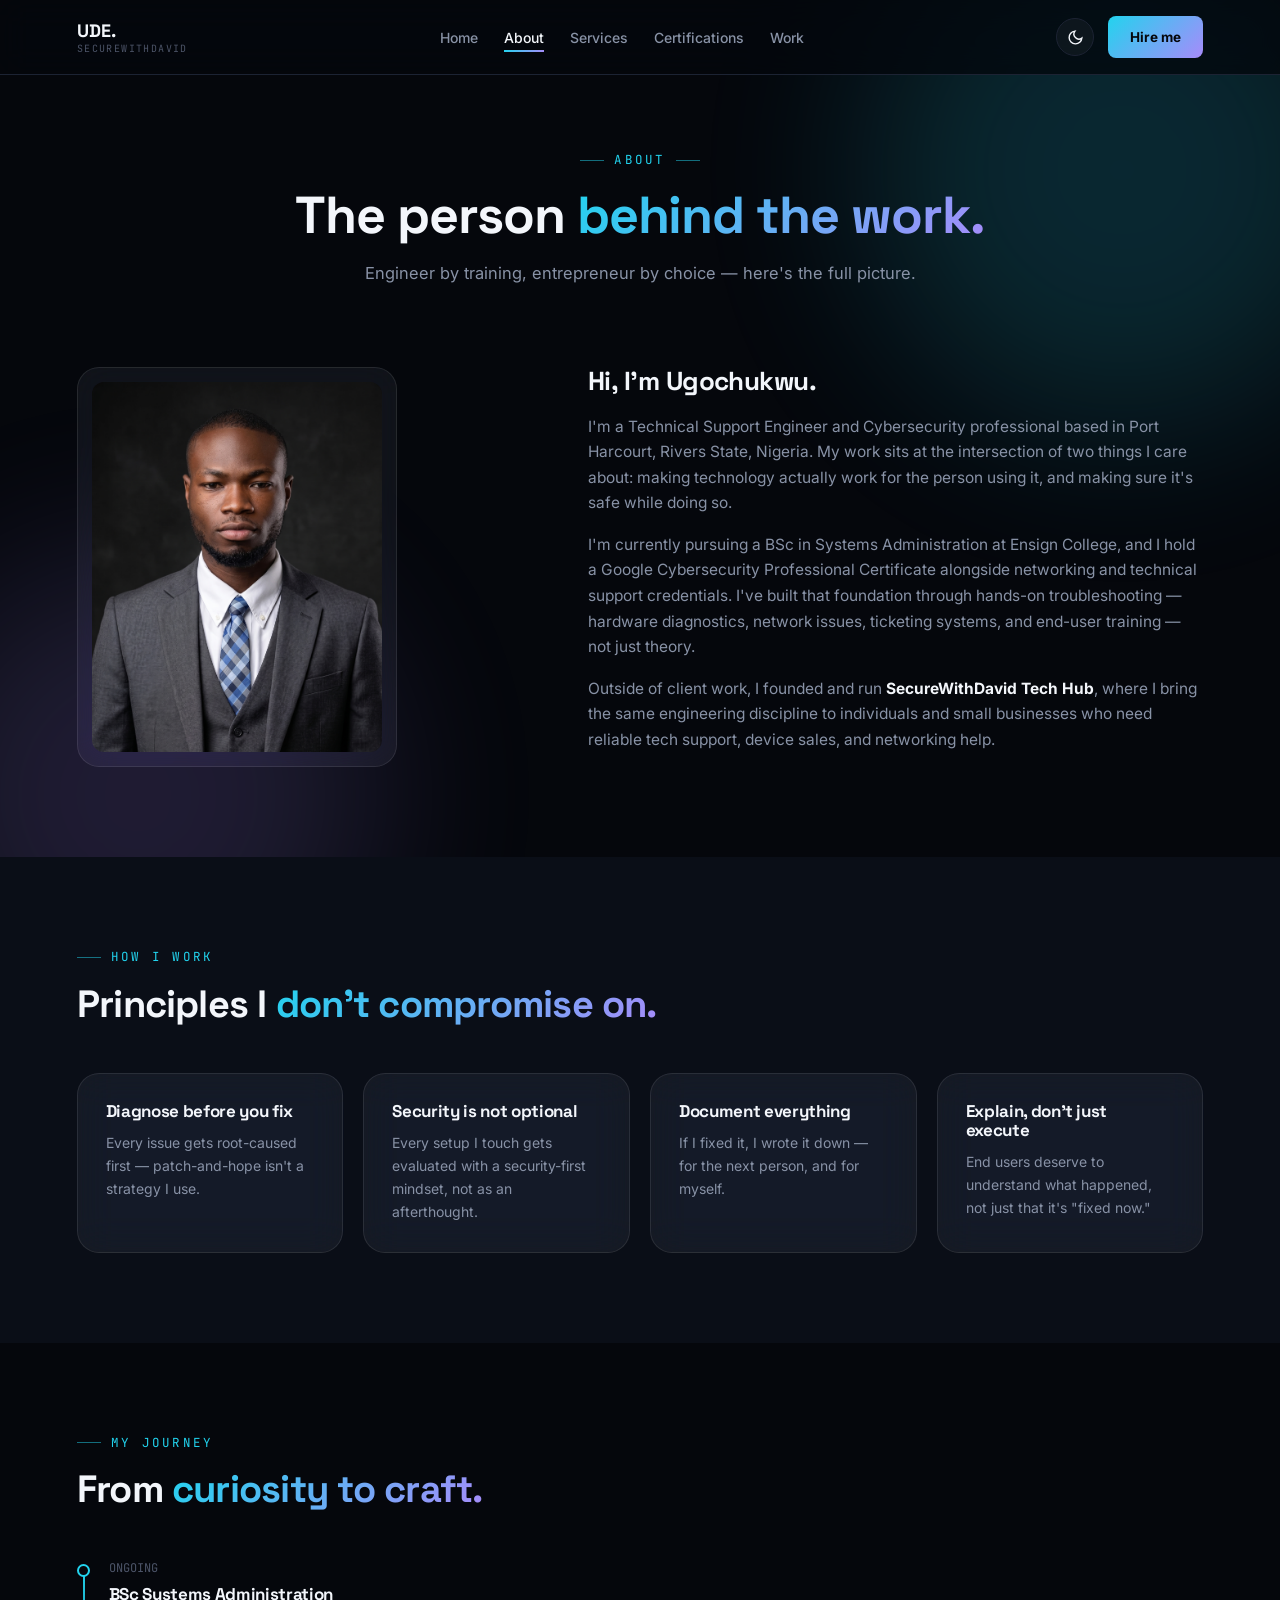
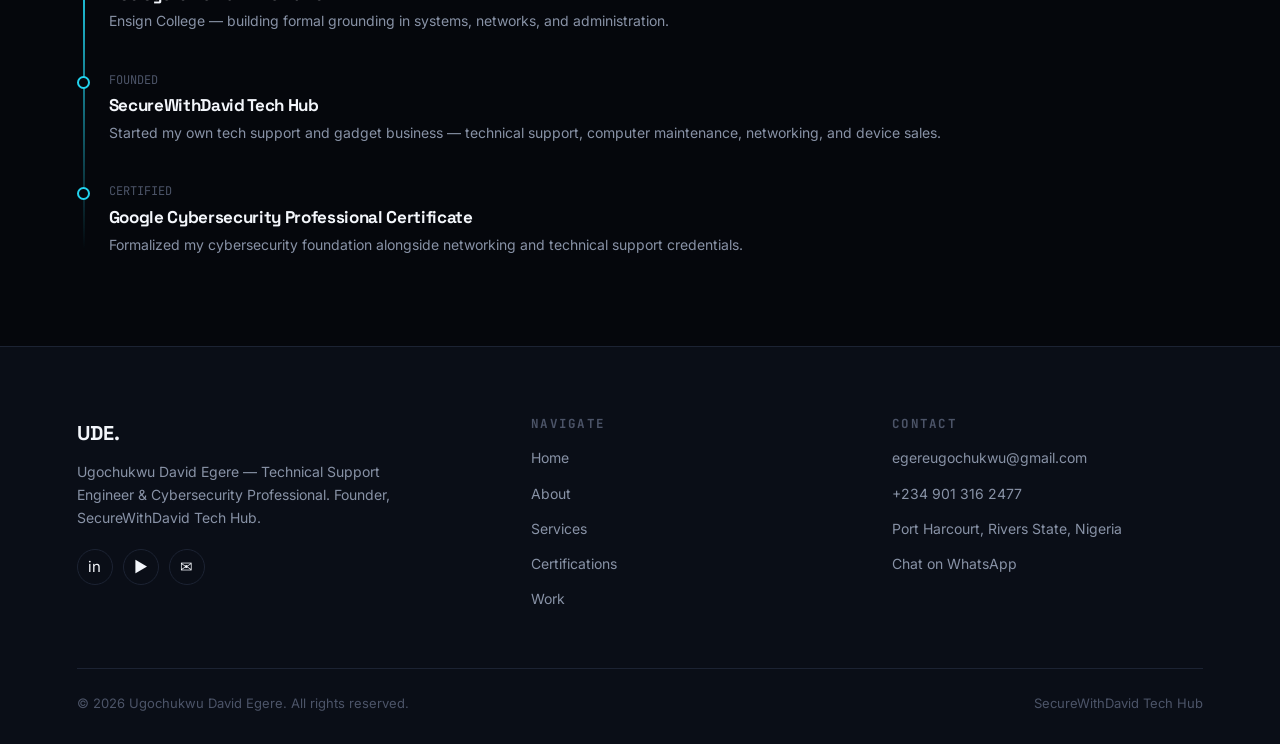
==== about.html @ 8affcedc "Add files via upload" ====
<!DOCTYPE html>
<html lang="en" data-theme="dark">
<head>
<meta charset="UTF-8">
<meta name="viewport" content="width=device-width, initial-scale=1.0">
<title>About — Ugochukwu David Egere</title>
<meta name="description" content="About Ugochukwu David Egere — Technical Support Engineer, Cybersecurity Professional, and founder of SecureWithDavid Tech Hub.">
<link rel="stylesheet" href="css/style.css">
</head>
<body>
<div class="ambient-glow"></div>

<!-- NAV -->
<nav class="site-nav">
  <a href="index.html" class="nav-brand">
    <span class="n1">UDE.</span>
    <span class="n2">SecureWithDavid</span>
  </a>
  <div class="nav-center">
    <ul class="nav-links">
      <li><a href="index.html">Home</a></li>
      <li><a href="about.html">About</a></li>
      <li><a href="services.html">Services</a></li>
      <li><a href="certifications.html">Certifications</a></li>
      <li><a href="work.html">Work</a></li>
    </ul>
  </div>
  <div class="nav-right">
    <button class="theme-toggle" data-theme-toggle aria-label="Toggle theme">
      <svg class="icon-moon" viewBox="0 0 24 24" fill="none" stroke="currentColor" stroke-width="2"><path d="M21 12.79A9 9 0 1111.21 3 7 7 0 0021 12.79z"/></svg>
      <svg class="icon-sun" viewBox="0 0 24 24" fill="none" stroke="currentColor" stroke-width="2"><circle cx="12" cy="12" r="4"/><path d="M12 2v2M12 20v2M4.93 4.93l1.41 1.41M17.66 17.66l1.41 1.41M2 12h2M20 12h2M6.34 17.66l-1.41 1.41M19.07 4.93l-1.41 1.41"/></svg>
    </button>
    <a href="https://wa.me/2349013162477?text=Hi%20Ugochukwu%2C%20I%20found%20your%20portfolio%20and%20I%27d%20like%20to%20talk%20about%20a%20role%2Fproject." target="_blank" rel="noopener noreferrer" class="nav-cta">Hire me</a>
    <button class="nav-burger" data-burger aria-label="Menu"><span></span><span></span><span></span></button>
  </div>
</nav>
<div class="mobile-menu" data-mobile-menu>
  <a href="index.html">Home</a>
  <a href="about.html">About</a>
  <a href="services.html">Services</a>
  <a href="certifications.html">Certifications</a>
  <a href="work.html">Work</a>
</div>

<!-- HEADER -->
<div class="page-header">
  <div class="eyebrow">About</div>
  <h1>The person <span>behind the work.</span></h1>
  <p>Engineer by training, entrepreneur by choice — here's the full picture.</p>
</div>

<!-- INTRO -->
<section style="padding-top:20px;">
  <div class="section-inner" style="display:grid; grid-template-columns:0.85fr 1.15fr; gap:56px; align-items:start;">
    <div class="glass reveal" style="padding:14px; max-width:320px; aspect-ratio:4/5; overflow:hidden;">
      <img src="images/mainphoto.png" alt="Ugochukwu David Egere" style="width:100%; height:100%; object-fit:cover; border-radius:12px;">
    </div>
    <div class="reveal reveal-delay-1">
      <h2 style="font-size:26px; margin-bottom:18px;">Hi, I'm Ugochukwu.</h2>
      <p style="color:var(--text-dim); margin-bottom:16px; font-size:15.5px;">I'm a Technical Support Engineer and Cybersecurity professional based in Port Harcourt, Rivers State, Nigeria. My work sits at the intersection of two things I care about: making technology actually work for the person using it, and making sure it's safe while doing so.</p>
      <p style="color:var(--text-dim); margin-bottom:16px; font-size:15.5px;">I'm currently pursuing a BSc in Systems Administration at Ensign College, and I hold a Google Cybersecurity Professional Certificate alongside networking and technical support credentials. I've built that foundation through hands-on troubleshooting — hardware diagnostics, network issues, ticketing systems, and end-user training — not just theory.</p>
      <p style="color:var(--text-dim); font-size:15.5px;">Outside of client work, I founded and run <strong style="color:var(--text);">SecureWithDavid Tech Hub</strong>, where I bring the same engineering discipline to individuals and small businesses who need reliable tech support, device sales, and networking help.</p>
    </div>
  </div>
</section>

<!-- VALUES -->
<section style="background:var(--bg-soft);">
  <div class="section-inner">
    <div class="section-head reveal">
      <div class="eyebrow">How I Work</div>
      <h2>Principles I <span>don't compromise on.</span></h2>
    </div>
    <div style="display:grid; grid-template-columns:repeat(auto-fit,minmax(240px,1fr)); gap:20px;">
      <div class="glass reveal" style="padding:28px;">
        <h3 style="font-size:17px; margin-bottom:10px;">Diagnose before you fix</h3>
        <p style="color:var(--text-dim); font-size:14px;">Every issue gets root-caused first — patch-and-hope isn't a strategy I use.</p>
      </div>
      <div class="glass reveal reveal-delay-1" style="padding:28px;">
        <h3 style="font-size:17px; margin-bottom:10px;">Security is not optional</h3>
        <p style="color:var(--text-dim); font-size:14px;">Every setup I touch gets evaluated with a security-first mindset, not as an afterthought.</p>
      </div>
      <div class="glass reveal reveal-delay-2" style="padding:28px;">
        <h3 style="font-size:17px; margin-bottom:10px;">Document everything</h3>
        <p style="color:var(--text-dim); font-size:14px;">If I fixed it, I wrote it down — for the next person, and for myself.</p>
      </div>
      <div class="glass reveal reveal-delay-3" style="padding:28px;">
        <h3 style="font-size:17px; margin-bottom:10px;">Explain, don't just execute</h3>
        <p style="color:var(--text-dim); font-size:14px;">End users deserve to understand what happened, not just that it's "fixed now."</p>
      </div>
    </div>
  </div>
</section>

<!-- JOURNEY -->
<section>
  <div class="section-inner">
    <div class="section-head reveal">
      <div class="eyebrow">My Journey</div>
      <h2>From <span>curiosity to craft.</span></h2>
    </div>
    <div style="position:relative; padding-left:32px;">
      <div style="position:absolute; left:6px; top:6px; bottom:6px; width:2px; background:linear-gradient(var(--accent), transparent);"></div>

      <div class="reveal" style="position:relative; margin-bottom:38px;">
        <div style="position:absolute; left:-32px; top:5px; width:13px; height:13px; border-radius:50%; background:var(--bg); border:2px solid var(--accent);"></div>
        <div style="font-family:'JetBrains Mono',monospace; font-size:12px; color:var(--text-faint); margin-bottom:6px;">ONGOING</div>
        <h3 style="font-size:17px; margin-bottom:6px;">BSc Systems Administration</h3>
        <p style="color:var(--text-dim); font-size:14px;">Ensign College — building formal grounding in systems, networks, and administration.</p>
      </div>

      <div class="reveal reveal-delay-1" style="position:relative; margin-bottom:38px;">
        <div style="position:absolute; left:-32px; top:5px; width:13px; height:13px; border-radius:50%; background:var(--bg); border:2px solid var(--accent);"></div>
        <div style="font-family:'JetBrains Mono',monospace; font-size:12px; color:var(--text-faint); margin-bottom:6px;">FOUNDED</div>
        <h3 style="font-size:17px; margin-bottom:6px;">SecureWithDavid Tech Hub</h3>
        <p style="color:var(--text-dim); font-size:14px;">Started my own tech support and gadget business — technical support, computer maintenance, networking, and device sales.</p>
      </div>

      <div class="reveal reveal-delay-2" style="position:relative;">
        <div style="position:absolute; left:-32px; top:5px; width:13px; height:13px; border-radius:50%; background:var(--bg); border:2px solid var(--accent);"></div>
        <div style="font-family:'JetBrains Mono',monospace; font-size:12px; color:var(--text-faint); margin-bottom:6px;">CERTIFIED</div>
        <h3 style="font-size:17px; margin-bottom:6px;">Google Cybersecurity Professional Certificate</h3>
        <p style="color:var(--text-dim); font-size:14px;">Formalized my cybersecurity foundation alongside networking and technical support credentials.</p>
      </div>
    </div>
  </div>
</section>

<!-- FOOTER -->
<footer class="site-footer">
  <div class="footer-grid">
    <div class="footer-brand">
      <div class="n1">UDE.</div>
      <p>Ugochukwu David Egere — Technical Support Engineer &amp; Cybersecurity Professional. Founder, SecureWithDavid Tech Hub.</p>
      <div class="footer-social">
        <a href="https://www.linkedin.com/in/egere" target="_blank" rel="noopener noreferrer" aria-label="LinkedIn">in</a>
        <a href="https://www.youtube.com/@SECUREWITHDAVID" target="_blank" rel="noopener noreferrer" aria-label="YouTube">▶</a>
        <a href="mailto:egereugochukwu@gmail.com" aria-label="Email">✉</a>
      </div>
    </div>
    <div class="footer-col">
      <h4>Navigate</h4>
      <a href="index.html">Home</a>
      <a href="about.html">About</a>
      <a href="services.html">Services</a>
      <a href="certifications.html">Certifications</a>
      <a href="work.html">Work</a>
    </div>
    <div class="footer-col">
      <h4>Contact</h4>
      <a href="mailto:egereugochukwu@gmail.com">egereugochukwu@gmail.com</a>
      <a href="tel:+2349013162477">+234 901 316 2477</a>
      <span class="fline">Port Harcourt, Rivers State, Nigeria</span>
      <a href="https://wa.me/2349013162477" target="_blank" rel="noopener noreferrer">Chat on WhatsApp</a>
    </div>
  </div>
  <div class="footer-bottom">
    <span>© 2026 Ugochukwu David Egere. All rights reserved.</span>
    <span>SecureWithDavid Tech Hub</span>
  </div>
</footer>

<script src="js/main.js"></script>
</body>
</html>
---- css/style.css ----
/* =================================================================
   UDE. — Ugochukwu David Egere / SecureWithDavid Tech Hub
   Shared design system. Loaded by every page.
   ================================================================= */

@import url('https://fonts.googleapis.com/css2?family=Space+Grotesk:wght@500;600;700;800&family=Inter:wght@400;500;600;700&family=JetBrains+Mono:wght@400;500;600&display=swap');

/* ---------- Design tokens ---------- */
:root {
  --accent: #22d3ee;
  --accent2: #a78bfa;
  --grad: linear-gradient(135deg, var(--accent) 0%, var(--accent2) 100%);

  --radius-sm: 8px;
  --radius-md: 14px;
  --radius-lg: 22px;

  --ease: cubic-bezier(0.22, 1, 0.36, 1);
  --dur: 0.35s;

  --maxw: 1180px;
}

:root,
[data-theme="dark"] {
  --bg: #05070c;
  --bg-soft: #0a0e17;
  --surface: rgba(255, 255, 255, 0.04);
  --surface-solid: #10141f;
  --glass: rgba(255, 255, 255, 0.05);
  --glass-border: rgba(255, 255, 255, 0.09);
  --border: #1c2333;
  --text: #f3f6fb;
  --text-dim: #8892a6;
  --text-faint: #4c5468;
  --shadow: 0 20px 60px -20px rgba(0, 0, 0, 0.6);
}

[data-theme="light"] {
  --bg: #f7f8fb;
  --bg-soft: #ffffff;
  --surface: rgba(10, 14, 25, 0.03);
  --surface-solid: #ffffff;
  --glass: rgba(255, 255, 255, 0.55);
  --glass-border: rgba(15, 23, 42, 0.08);
  --border: #e4e8f0;
  --text: #0f1420;
  --text-dim: #5b6472;
  --text-faint: #a3aab8;
  --shadow: 0 20px 50px -20px rgba(30, 41, 59, 0.18);
}

/* ---------- Reset ---------- */
* { margin: 0; padding: 0; box-sizing: border-box; }
html { scroll-behavior: smooth; }
body {
  background: var(--bg);
  color: var(--text);
  font-family: 'Inter', -apple-system, BlinkMacSystemFont, sans-serif;
  line-height: 1.65;
  -webkit-font-smoothing: antialiased;
  -moz-osx-font-smoothing: grayscale;
  overflow-x: hidden;
  transition: background var(--dur) var(--ease), color var(--dur) var(--ease);
}
a { color: inherit; text-decoration: none; }
img { max-width: 100%; display: block; }
ul { list-style: none; }
button { font-family: inherit; cursor: pointer; }
h1, h2, h3, h4 { font-family: 'Space Grotesk', sans-serif; letter-spacing: -0.02em; line-height: 1.1; }

.container { max-width: var(--maxw); margin: 0 auto; padding: 0 6%; }

/* ---------- Background ambience ---------- */
.ambient-glow {
  position: fixed; inset: 0; z-index: -1; overflow: hidden; pointer-events: none;
}
.ambient-glow::before, .ambient-glow::after {
  content: ''; position: absolute; border-radius: 50%; filter: blur(90px);
  opacity: 0.16;
}
.ambient-glow::before {
  width: 520px; height: 520px; top: -10%; right: -8%;
  background: var(--accent);
}
.ambient-glow::after {
  width: 480px; height: 480px; bottom: -15%; left: -8%;
  background: var(--accent2);
}
[data-theme="light"] .ambient-glow::before,
[data-theme="light"] .ambient-glow::after { opacity: 0.10; }

/* ---------- Nav ---------- */
.site-nav {
  position: fixed; top: 0; left: 0; right: 0; z-index: 200;
  display: flex; align-items: center; justify-content: space-between;
  padding: 16px 6%;
  background: color-mix(in srgb, var(--bg) 78%, transparent);
  backdrop-filter: blur(16px) saturate(140%);
  border-bottom: 1px solid var(--border);
  transition: background var(--dur) var(--ease), border-color var(--dur) var(--ease);
}
.nav-brand { display: flex; flex-direction: column; line-height: 1.1; }
.nav-brand .n1 { font-family: 'Space Grotesk', sans-serif; font-weight: 700; font-size: 18px; }
.nav-brand .n2 {
  font-family: 'JetBrains Mono', monospace; font-size: 10px; letter-spacing: 0.14em;
  color: var(--text-faint); text-transform: uppercase; margin-top: 2px;
}
.nav-center { display: flex; align-items: center; gap: 30px; }
.nav-links { display: flex; gap: 26px; }
.nav-links a {
  font-size: 14px; font-weight: 500; color: var(--text-dim);
  position: relative; padding: 4px 0; transition: color 0.2s;
}
.nav-links a::after {
  content: ''; position: absolute; left: 0; bottom: -2px; height: 1.5px; width: 0;
  background: var(--grad); transition: width 0.25s var(--ease);
}
.nav-links a:hover { color: var(--text); }
.nav-links a:hover::after, .nav-links a.active::after { width: 100%; }
.nav-links a.active { color: var(--text); }

.nav-right { display: flex; align-items: center; gap: 14px; }
.theme-toggle {
  width: 38px; height: 38px; border-radius: 50%; border: 1px solid var(--border);
  background: var(--surface); display: flex; align-items: center; justify-content: center;
  transition: border-color 0.2s, transform 0.2s; position: relative;
}
.theme-toggle:hover { border-color: var(--accent); transform: rotate(15deg); }
.theme-toggle svg { width: 17px; height: 17px; color: var(--text); }
.theme-toggle .icon-sun { display: none; }
[data-theme="light"] .theme-toggle .icon-moon { display: none; }
[data-theme="light"] .theme-toggle .icon-sun { display: block; }

.nav-cta {
  padding: 10px 22px; border-radius: var(--radius-sm);
  background: var(--grad); color: #05070c; font-size: 13.5px; font-weight: 700;
  transition: filter 0.2s, transform 0.2s;
}
.nav-cta:hover { filter: brightness(1.1); transform: translateY(-1px); }

.nav-burger {
  display: none; width: 38px; height: 38px; border-radius: 50%;
  border: 1px solid var(--border); background: var(--surface);
  align-items: center; justify-content: center; flex-direction: column; gap: 4px;
}
.nav-burger span { width: 16px; height: 1.5px; background: var(--text); transition: 0.25s var(--ease); }
.nav-burger.open span:nth-child(1) { transform: translateY(5.5px) rotate(45deg); }
.nav-burger.open span:nth-child(2) { opacity: 0; }
.nav-burger.open span:nth-child(3) { transform: translateY(-5.5px) rotate(-45deg); }

.mobile-menu {
  position: fixed; top: 70px; left: 0; right: 0; z-index: 199;
  background: var(--bg-soft); border-bottom: 1px solid var(--border);
  padding: 20px 6% 28px; display: none; flex-direction: column; gap: 4px;
  transform: translateY(-8px); opacity: 0; pointer-events: none;
  transition: transform var(--dur) var(--ease), opacity var(--dur) var(--ease);
}
.mobile-menu.open { display: flex; transform: translateY(0); opacity: 1; pointer-events: auto; }
.mobile-menu a { padding: 13px 4px; font-size: 15px; border-bottom: 1px solid var(--border); color: var(--text-dim); }
.mobile-menu a.active, .mobile-menu a:hover { color: var(--text); }

/* ---------- Buttons ---------- */
.btn {
  display: inline-flex; align-items: center; gap: 8px;
  padding: 13px 28px; border-radius: var(--radius-sm);
  font-size: 14.5px; font-weight: 600; border: 1px solid transparent;
  transition: all 0.22s var(--ease);
}
.btn-primary { background: var(--grad); color: #05070c; font-weight: 700; }
.btn-primary:hover { filter: brightness(1.1); transform: translateY(-2px); box-shadow: 0 12px 28px -10px rgba(34,211,238,0.35); }
.btn-outline { border-color: var(--border); color: var(--text); background: var(--surface); }
.btn-outline:hover { border-color: var(--accent); transform: translateY(-2px); }

/* ---------- Glass card ---------- */
.glass {
  background: var(--glass);
  border: 1px solid var(--glass-border);
  backdrop-filter: blur(18px) saturate(160%);
  border-radius: var(--radius-lg);
  transition: border-color var(--dur) var(--ease), transform var(--dur) var(--ease), box-shadow var(--dur) var(--ease);
}
.glass:hover { border-color: color-mix(in srgb, var(--accent) 45%, var(--glass-border)); }

/* ---------- Page header (About / Services / Certs / Work) ---------- */
.page-header { padding: 150px 6% 60px; text-align: center; }
.eyebrow {
  font-family: 'JetBrains Mono', monospace; font-size: 12.5px; letter-spacing: 0.18em;
  color: var(--accent); text-transform: uppercase; margin-bottom: 16px;
  display: flex; align-items: center; justify-content: center; gap: 10px;
}
.eyebrow::before, .eyebrow::after { content: ''; width: 24px; height: 1px; background: var(--accent); opacity: 0.5; }
.page-header h1 { font-size: clamp(32px, 5vw, 52px); font-weight: 800; margin-bottom: 16px; }
.page-header h1 span { background: var(--grad); -webkit-background-clip: text; background-clip: text; color: transparent; }
.page-header p { max-width: 620px; margin: 0 auto; color: var(--text-dim); font-size: 16.5px; }

section { padding: 90px 6%; }
.section-inner { max-width: var(--maxw); margin: 0 auto; }
.section-head { max-width: 640px; margin-bottom: 48px; }
.section-head .eyebrow { justify-content: flex-start; }
.section-head .eyebrow::after { display: none; }
.section-head h2 { font-size: clamp(26px, 3.6vw, 38px); font-weight: 800; }
.section-head h2 span { background: var(--grad); -webkit-background-clip: text; background-clip: text; color: transparent; }
.section-head p { color: var(--text-dim); margin-top: 12px; font-size: 15.5px; max-width: 520px; }

/* ---------- Tags ---------- */
.tag {
  display: inline-flex; align-items: center; padding: 8px 16px;
  border-radius: 20px; font-size: 13px; background: var(--surface);
  border: 1px solid var(--border); color: var(--text);
}

/* ---------- Footer (contact block, every page) ---------- */
footer.site-footer {
  border-top: 1px solid var(--border);
  padding: 70px 6% 30px;
  background: var(--bg-soft);
}
.footer-grid {
  max-width: var(--maxw); margin: 0 auto;
  display: grid; grid-template-columns: 1.3fr 1fr 1fr; gap: 50px;
  padding-bottom: 46px;
}
.footer-brand .n1 { font-family: 'Space Grotesk', sans-serif; font-weight: 700; font-size: 20px; margin-bottom: 10px; }
.footer-brand p { color: var(--text-dim); font-size: 14px; max-width: 320px; margin-bottom: 20px; }
.footer-social { display: flex; gap: 10px; }
.footer-social a {
  width: 36px; height: 36px; border-radius: 50%; border: 1px solid var(--border);
  display: flex; align-items: center; justify-content: center; font-size: 15px;
  transition: border-color 0.2s, transform 0.2s;
}
.footer-social a:hover { border-color: var(--accent); transform: translateY(-2px); }
.footer-col h4 {
  font-size: 12.5px; text-transform: uppercase; letter-spacing: 0.1em;
  color: var(--text-faint); margin-bottom: 16px; font-family: 'JetBrains Mono', monospace;
}
.footer-col a, .footer-col .fline {
  display: block; font-size: 14px; color: var(--text-dim); margin-bottom: 12px;
  transition: color 0.2s;
}
.footer-col a:hover { color: var(--accent); }
.footer-bottom {
  max-width: var(--maxw); margin: 0 auto; padding-top: 24px; border-top: 1px solid var(--border);
  display: flex; justify-content: space-between; flex-wrap: wrap; gap: 10px;
  font-size: 13px; color: var(--text-faint);
}

/* ---------- Scroll reveal ---------- */
.reveal { opacity: 0; transform: translateY(26px); transition: opacity 0.7s var(--ease), transform 0.7s var(--ease); }
.reveal.visible { opacity: 1; transform: none; }
.reveal-delay-1 { transition-delay: 0.08s; }
.reveal-delay-2 { transition-delay: 0.16s; }
.reveal-delay-3 { transition-delay: 0.24s; }

/* ---------- Responsive ---------- */
@media (max-width: 900px) {
  .nav-center { display: none; }
  .nav-burger { display: flex; }
  .footer-grid { grid-template-columns: 1fr; gap: 34px; }
  .page-header { padding: 120px 6% 44px; }
  section { padding: 64px 6%; }
}
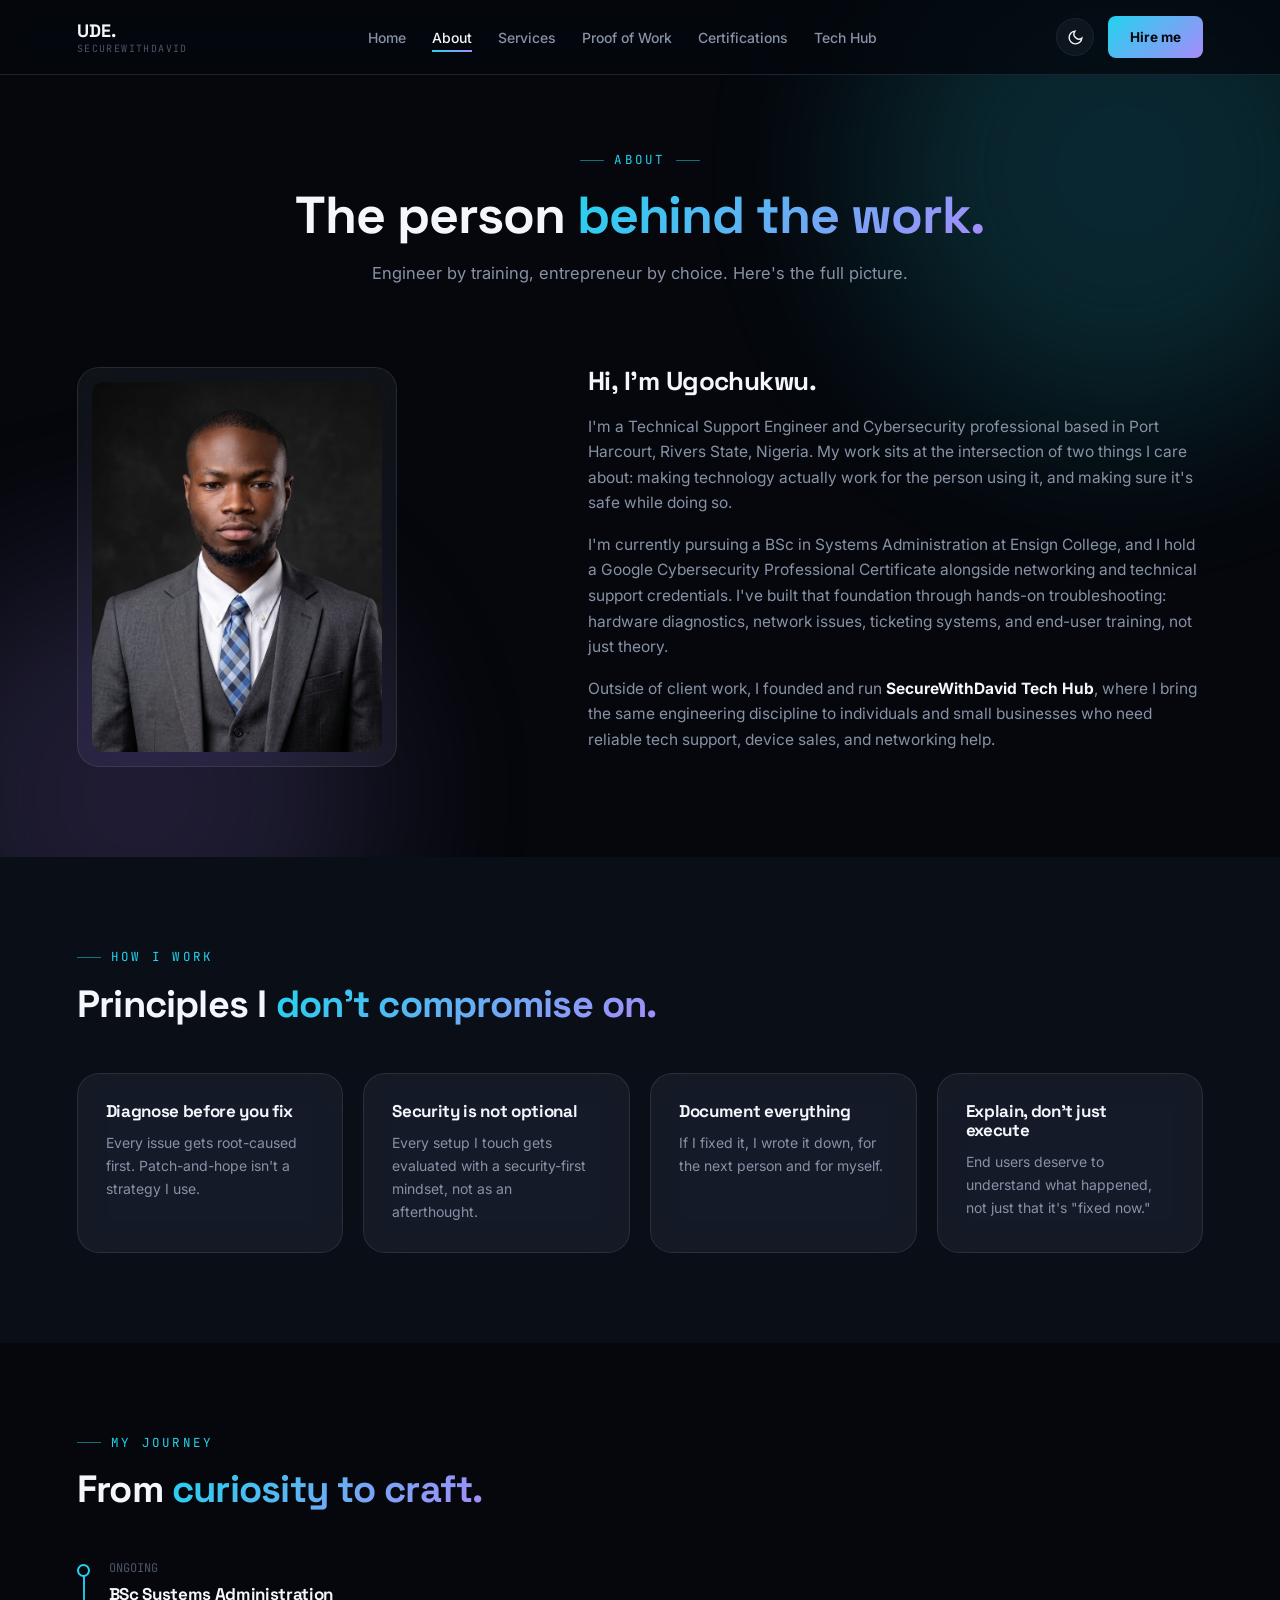
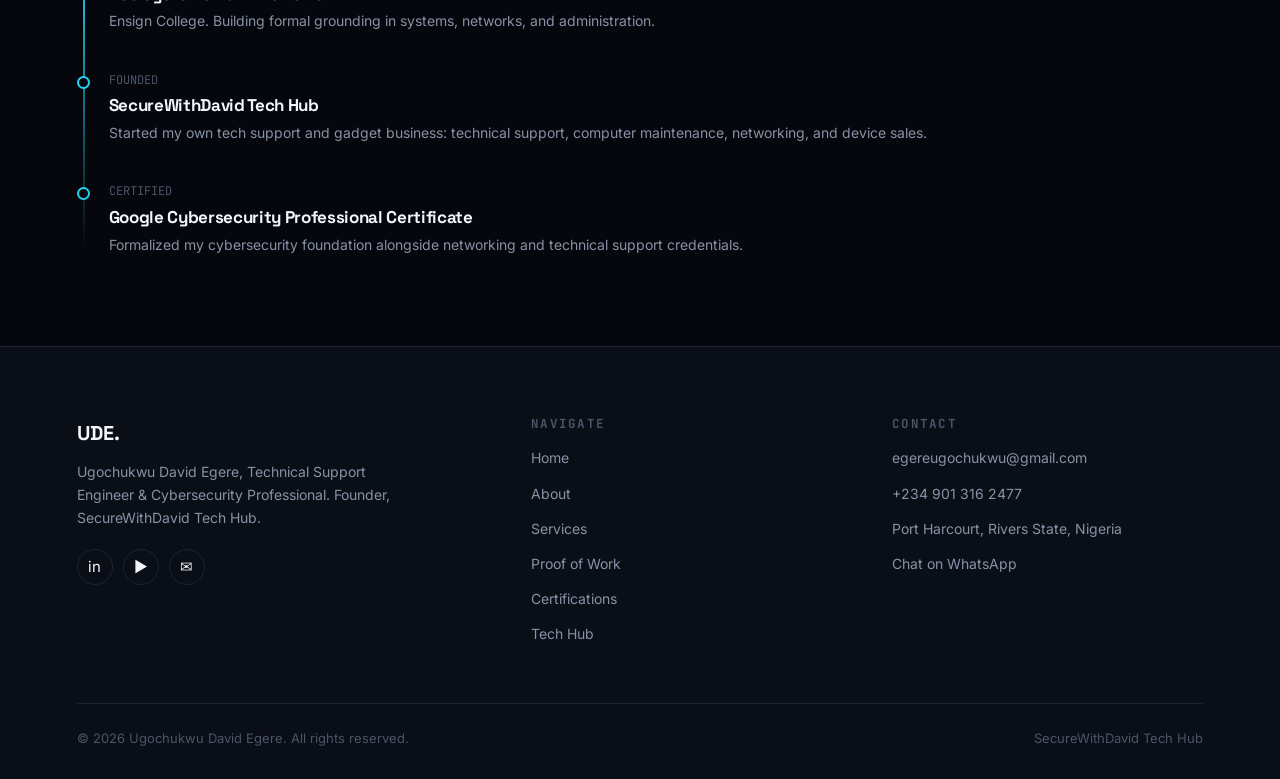
==== commit 0b53768e: "Add files via upload" ====
--- a/about.html
+++ b/about.html
@@ -3,8 +3,8 @@
 <head>
 <meta charset="UTF-8">
 <meta name="viewport" content="width=device-width, initial-scale=1.0">
-<title>About — Ugochukwu David Egere</title>
-<meta name="description" content="About Ugochukwu David Egere — Technical Support Engineer, Cybersecurity Professional, and founder of SecureWithDavid Tech Hub.">
+<title>About | Ugochukwu David Egere</title>
+<meta name="description" content="About Ugochukwu David Egere, Technical Support Engineer, Cybersecurity Professional, and founder of SecureWithDavid Tech Hub.">
 <link rel="stylesheet" href="css/style.css">
 </head>
 <body>
@@ -21,8 +21,9 @@
       <li><a href="index.html">Home</a></li>
       <li><a href="about.html">About</a></li>
       <li><a href="services.html">Services</a></li>
+      <li><a href="work.html">Proof of Work</a></li>
       <li><a href="certifications.html">Certifications</a></li>
-      <li><a href="work.html">Work</a></li>
+      <li><a href="tech-hub.html">Tech Hub</a></li>
     </ul>
   </div>
   <div class="nav-right">
@@ -38,15 +39,16 @@
   <a href="index.html">Home</a>
   <a href="about.html">About</a>
   <a href="services.html">Services</a>
+  <a href="work.html">Proof of Work</a>
   <a href="certifications.html">Certifications</a>
-  <a href="work.html">Work</a>
+  <a href="tech-hub.html">Tech Hub</a>
 </div>
 
 <!-- HEADER -->
 <div class="page-header">
   <div class="eyebrow">About</div>
   <h1>The person <span>behind the work.</span></h1>
-  <p>Engineer by training, entrepreneur by choice — here's the full picture.</p>
+  <p>Engineer by training, entrepreneur by choice. Here's the full picture.</p>
 </div>
 
 <!-- INTRO -->
@@ -58,7 +60,7 @@
     <div class="reveal reveal-delay-1">
       <h2 style="font-size:26px; margin-bottom:18px;">Hi, I'm Ugochukwu.</h2>
       <p style="color:var(--text-dim); margin-bottom:16px; font-size:15.5px;">I'm a Technical Support Engineer and Cybersecurity professional based in Port Harcourt, Rivers State, Nigeria. My work sits at the intersection of two things I care about: making technology actually work for the person using it, and making sure it's safe while doing so.</p>
-      <p style="color:var(--text-dim); margin-bottom:16px; font-size:15.5px;">I'm currently pursuing a BSc in Systems Administration at Ensign College, and I hold a Google Cybersecurity Professional Certificate alongside networking and technical support credentials. I've built that foundation through hands-on troubleshooting — hardware diagnostics, network issues, ticketing systems, and end-user training — not just theory.</p>
+      <p style="color:var(--text-dim); margin-bottom:16px; font-size:15.5px;">I'm currently pursuing a BSc in Systems Administration at Ensign College, and I hold a Google Cybersecurity Professional Certificate alongside networking and technical support credentials. I've built that foundation through hands-on troubleshooting: hardware diagnostics, network issues, ticketing systems, and end-user training, not just theory.</p>
       <p style="color:var(--text-dim); font-size:15.5px;">Outside of client work, I founded and run <strong style="color:var(--text);">SecureWithDavid Tech Hub</strong>, where I bring the same engineering discipline to individuals and small businesses who need reliable tech support, device sales, and networking help.</p>
     </div>
   </div>
@@ -74,7 +76,7 @@
     <div style="display:grid; grid-template-columns:repeat(auto-fit,minmax(240px,1fr)); gap:20px;">
       <div class="glass reveal" style="padding:28px;">
         <h3 style="font-size:17px; margin-bottom:10px;">Diagnose before you fix</h3>
-        <p style="color:var(--text-dim); font-size:14px;">Every issue gets root-caused first — patch-and-hope isn't a strategy I use.</p>
+        <p style="color:var(--text-dim); font-size:14px;">Every issue gets root-caused first. Patch-and-hope isn't a strategy I use.</p>
       </div>
       <div class="glass reveal reveal-delay-1" style="padding:28px;">
         <h3 style="font-size:17px; margin-bottom:10px;">Security is not optional</h3>
@@ -82,7 +84,7 @@
       </div>
       <div class="glass reveal reveal-delay-2" style="padding:28px;">
         <h3 style="font-size:17px; margin-bottom:10px;">Document everything</h3>
-        <p style="color:var(--text-dim); font-size:14px;">If I fixed it, I wrote it down — for the next person, and for myself.</p>
+        <p style="color:var(--text-dim); font-size:14px;">If I fixed it, I wrote it down, for the next person and for myself.</p>
       </div>
       <div class="glass reveal reveal-delay-3" style="padding:28px;">
         <h3 style="font-size:17px; margin-bottom:10px;">Explain, don't just execute</h3>
@@ -106,14 +108,14 @@
         <div style="position:absolute; left:-32px; top:5px; width:13px; height:13px; border-radius:50%; background:var(--bg); border:2px solid var(--accent);"></div>
         <div style="font-family:'JetBrains Mono',monospace; font-size:12px; color:var(--text-faint); margin-bottom:6px;">ONGOING</div>
         <h3 style="font-size:17px; margin-bottom:6px;">BSc Systems Administration</h3>
-        <p style="color:var(--text-dim); font-size:14px;">Ensign College — building formal grounding in systems, networks, and administration.</p>
+        <p style="color:var(--text-dim); font-size:14px;">Ensign College. Building formal grounding in systems, networks, and administration.</p>
       </div>
 
       <div class="reveal reveal-delay-1" style="position:relative; margin-bottom:38px;">
         <div style="position:absolute; left:-32px; top:5px; width:13px; height:13px; border-radius:50%; background:var(--bg); border:2px solid var(--accent);"></div>
         <div style="font-family:'JetBrains Mono',monospace; font-size:12px; color:var(--text-faint); margin-bottom:6px;">FOUNDED</div>
         <h3 style="font-size:17px; margin-bottom:6px;">SecureWithDavid Tech Hub</h3>
-        <p style="color:var(--text-dim); font-size:14px;">Started my own tech support and gadget business — technical support, computer maintenance, networking, and device sales.</p>
+        <p style="color:var(--text-dim); font-size:14px;">Started my own tech support and gadget business: technical support, computer maintenance, networking, and device sales.</p>
       </div>
 
       <div class="reveal reveal-delay-2" style="position:relative;">
@@ -131,7 +133,7 @@
   <div class="footer-grid">
     <div class="footer-brand">
       <div class="n1">UDE.</div>
-      <p>Ugochukwu David Egere — Technical Support Engineer &amp; Cybersecurity Professional. Founder, SecureWithDavid Tech Hub.</p>
+      <p>Ugochukwu David Egere, Technical Support Engineer &amp; Cybersecurity Professional. Founder, SecureWithDavid Tech Hub.</p>
       <div class="footer-social">
         <a href="https://www.linkedin.com/in/egere" target="_blank" rel="noopener noreferrer" aria-label="LinkedIn">in</a>
         <a href="https://www.youtube.com/@SECUREWITHDAVID" target="_blank" rel="noopener noreferrer" aria-label="YouTube">▶</a>
@@ -143,8 +145,9 @@
       <a href="index.html">Home</a>
       <a href="about.html">About</a>
       <a href="services.html">Services</a>
+      <a href="work.html">Proof of Work</a>
       <a href="certifications.html">Certifications</a>
-      <a href="work.html">Work</a>
+      <a href="tech-hub.html">Tech Hub</a>
     </div>
     <div class="footer-col">
       <h4>Contact</h4>
